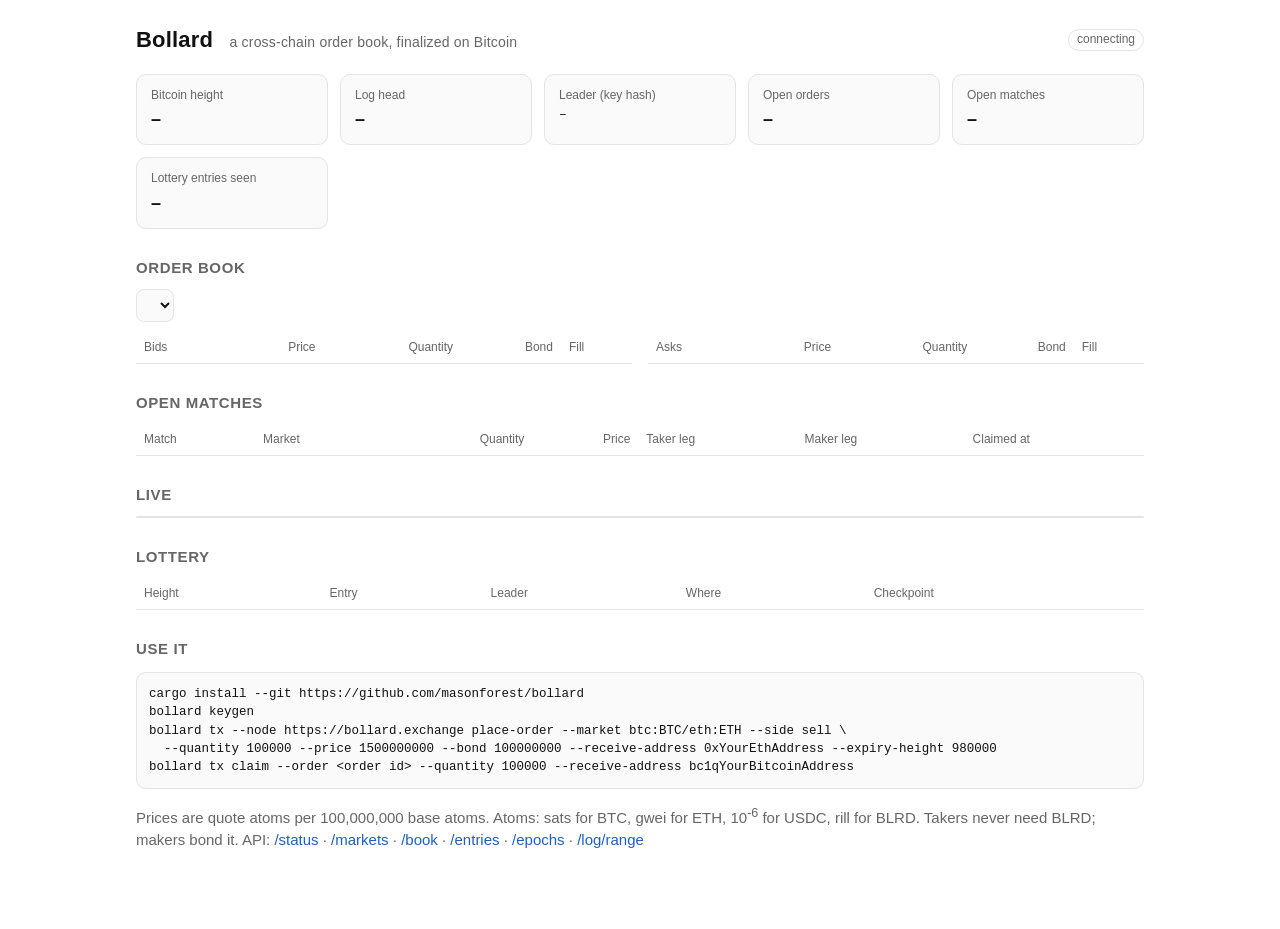
==== web/index.html @ bfbf611e "Bollard node: Bitcoin-lottery leader election, order book, cross-chain settlement One Rust binary wi" ====
<!doctype html>
<html lang="en">
<head>
<meta charset="utf-8">
<meta name="viewport" content="width=device-width, initial-scale=1">
<title>Bollard</title>
<style>
  :root { --bg:#fff; --fg:#111; --muted:#666; --line:#e4e4e4; --accent:#1f5fbf; --ok:#1a7f37; --bad:#b42318; --card:#fafafa; }
  @media (prefers-color-scheme: dark) { :root { --bg:#111; --fg:#eee; --muted:#9a9a9a; --line:#2a2a2a; --accent:#6ea0ff; --ok:#3fb950; --bad:#f85149; --card:#181818; } }
  * { box-sizing: border-box; }
  body { margin:0; background:var(--bg); color:var(--fg); font: 15px/1.45 -apple-system, BlinkMacSystemFont, "Segoe UI", Roboto, Helvetica, Arial, sans-serif; }
  main { max-width: 1040px; margin: 0 auto; padding: 24px 16px 64px; }
  h1 { font-size: 22px; margin: 0; letter-spacing: .2px; }
  h1 small { color: var(--muted); font-weight: 400; font-size: 14px; margin-left: 10px; }
  h2 { font-size: 15px; margin: 28px 0 10px; color: var(--muted); font-weight: 600; text-transform: uppercase; letter-spacing: .6px; }
  .cards { display:grid; grid-template-columns: repeat(auto-fit, minmax(170px, 1fr)); gap: 12px; margin-top: 18px; }
  .card { background: var(--card); border:1px solid var(--line); border-radius: 10px; padding: 12px 14px; }
  .card .k { color: var(--muted); font-size: 12px; }
  .card .v { font-size: 18px; font-weight: 600; margin-top: 2px; word-break: break-all; }
  .card .v.small { font-size: 13px; font-weight: 500; font-family: ui-monospace, SFMono-Regular, Menlo, monospace; }
  table { width:100%; border-collapse: collapse; font-size: 14px; }
  th, td { text-align: left; padding: 7px 8px; border-bottom: 1px solid var(--line); vertical-align: top; }
  th { color: var(--muted); font-weight: 500; font-size: 12px; }
  td.num, th.num { text-align: right; font-variant-numeric: tabular-nums; }
  .mono { font-family: ui-monospace, SFMono-Regular, Menlo, monospace; font-size: 12.5px; }
  .book { display:grid; grid-template-columns: 1fr 1fr; gap: 16px; }
  .bid { color: var(--ok); } .ask { color: var(--bad); }
  select { font: inherit; padding: 6px 8px; border-radius: 8px; border: 1px solid var(--line); background: var(--card); color: var(--fg); }
  .row { display:flex; gap: 12px; align-items: center; flex-wrap: wrap; }
  .muted { color: var(--muted); }
  #log { list-style: none; padding: 0; margin: 0; max-height: 360px; overflow:auto; border:1px solid var(--line); border-radius: 10px; }
  #log li { padding: 6px 12px; border-bottom: 1px solid var(--line); font-size: 13px; }
  #log li:last-child { border-bottom: 0; }
  .pill { display:inline-block; padding: 1px 8px; border-radius: 999px; font-size: 12px; border: 1px solid var(--line); color: var(--muted); }
  .pill.leader { color: var(--ok); border-color: var(--ok); }
  a { color: var(--accent); text-decoration: none; }
  pre { background: var(--card); border:1px solid var(--line); border-radius: 10px; padding: 12px; overflow:auto; font-size: 12.5px; }
  @media (max-width: 720px) { .book { grid-template-columns: 1fr; } }
</style>
</head>
<body>
<main>
  <div class="row" style="justify-content: space-between">
    <h1>Bollard <small>a cross-chain order book, finalized on Bitcoin</small></h1>
    <span id="role" class="pill">connecting</span>
  </div>

  <div class="cards">
    <div class="card"><div class="k">Bitcoin height</div><div class="v" id="height">–</div></div>
    <div class="card"><div class="k">Log head</div><div class="v" id="head">–</div></div>
    <div class="card"><div class="k">Leader (key hash)</div><div class="v small" id="leader">–</div></div>
    <div class="card"><div class="k">Open orders</div><div class="v" id="open-orders">–</div></div>
    <div class="card"><div class="k">Open matches</div><div class="v" id="open-matches">–</div></div>
    <div class="card"><div class="k">Lottery entries seen</div><div class="v" id="entries">–</div></div>
  </div>

  <h2>Order book</h2>
  <div class="row">
    <select id="market"></select>
    <span class="muted" id="market-note"></span>
  </div>
  <div class="book" style="margin-top: 10px">
    <div><table><thead><tr><th>Bids</th><th class="num">Price</th><th class="num">Quantity</th><th class="num">Bond</th><th>Fill</th></tr></thead><tbody id="bids"></tbody></table></div>
    <div><table><thead><tr><th>Asks</th><th class="num">Price</th><th class="num">Quantity</th><th class="num">Bond</th><th>Fill</th></tr></thead><tbody id="asks"></tbody></table></div>
  </div>

  <h2>Open matches</h2>
  <table><thead><tr><th>Match</th><th>Market</th><th class="num">Quantity</th><th class="num">Price</th><th>Taker leg</th><th>Maker leg</th><th>Claimed at</th></tr></thead><tbody id="matches"></tbody></table>

  <h2>Live</h2>
  <ul id="log"></ul>

  <h2>Lottery</h2>
  <table><thead><tr><th>Height</th><th>Entry</th><th>Leader</th><th>Where</th><th>Checkpoint</th></tr></thead><tbody id="epochs"></tbody></table>

  <h2>Use it</h2>
  <pre>cargo install --git https://github.com/masonforest/bollard
bollard keygen
bollard tx --node https://bollard.exchange place-order --market btc:BTC/eth:ETH --side sell \
  --quantity 100000 --price 1500000000 --bond 100000000 --receive-address 0xYourEthAddress --expiry-height 980000
bollard tx claim --order &lt;order id&gt; --quantity 100000 --receive-address bc1qYourBitcoinAddress</pre>
  <p class="muted">Prices are quote atoms per 100,000,000 base atoms. Atoms: sats for BTC, gwei for ETH, 10<sup>-6</sup> for USDC, rill for BLRD. Takers never need BLRD; makers bond it. API: <a href="/status">/status</a> · <a href="/markets">/markets</a> · <a href="/book?market=btc:BTC/eth:ETH">/book</a> · <a href="/entries">/entries</a> · <a href="/epochs">/epochs</a> · <a href="/log/range?from=1">/log/range</a></p>
</main>
<script>
const $ = (id) => document.getElementById(id);
const short = (h, n = 10) => h ? h.slice(0, n) + '…' : '';
const assets = {};
let priceScale = 1e8;

function fmtAmount(atoms, assetId) {
  const a = assets[assetId]; if (!a) return String(atoms);
  const d = a.decimals; const s = String(atoms).padStart(d + 1, '0');
  return (s.slice(0, -d) + '.' + s.slice(-d)).replace(/\.?0+$/, '') + ' ' + a.symbol;
}
function fmtPrice(price, market) {
  const [b, q] = market.split('/'); const qa = assets[q], ba = assets[b]; if (!qa || !ba) return String(price);
  // quote atoms per 1e8 base atoms -> quote units per base unit
  const perBase = price / Math.pow(10, qa.decimals) / (1e8 / Math.pow(10, ba.decimals));
  return perBase.toLocaleString(undefined, { maximumSignificantDigits: 8 }) + ' ' + qa.symbol + '/' + ba.symbol;
}
const policy = ['seen', 'included', 'final'];

async function j(url) { const r = await fetch(url); return r.json(); }

async function loadStatus() {
  const s = await j('/status');
  $('height').textContent = s.bitcoin ? s.bitcoin.height.toLocaleString() : '–';
  $('head').textContent = s.head.seq.toLocaleString();
  $('leader').textContent = s.epoch ? s.epoch.leader_key_hash : '–';
  $('open-orders').textContent = s.counts.open_orders;
  $('open-matches').textContent = s.counts.open_matches;
  $('entries').textContent = s.counts.entries;
  const r = s.role; const el = $('role');
  el.textContent = r.role === 'Leader' ? 'this node is the leader' : r.role === 'Follower' ? 'following ' + r.url : r.role.toLowerCase() + (r.reason ? ': ' + r.reason : '');
  el.className = 'pill' + (r.role === 'Leader' ? ' leader' : '');
}

async function loadMarkets() {
  const m = await j('/markets');
  priceScale = m.price_scale;
  for (const a of m.assets) assets[a.id] = a;
  const sel = $('market'); const current = sel.value;
  const all = new Set(m.active.map(x => x.market));
  for (const base of m.assets) for (const quote of m.assets) {
    if (base.id === quote.id || quote.id === 'BLRD') continue;
    all.add(base.id + '/' + quote.id);
  }
  sel.innerHTML = '';
  for (const mk of [...all].sort()) { const o = document.createElement('option'); o.value = o.textContent = mk; sel.appendChild(o); }
  sel.value = current || (m.active[0] ? m.active[0].market : 'btc:BTC/eth:ETH');
}

function orderRow(o, cls) {
  const tr = document.createElement('tr');
  tr.innerHTML = `<td class="mono ${cls}"><a href="/orders?market=${encodeURIComponent(o.market)}">${short(o.id)}</a></td><td class="num">${fmtPrice(o.price, o.market)}</td><td class="num">${fmtAmount(o.qty_left, o.base)}</td><td class="num">${fmtAmount(o.bond_left || o.qty_left, 'BLRD')}</td><td>${policy[o.fill_policy]}</td>`;
  return tr;
}

async function loadBook() {
  const market = $('market').value; if (!market) return;
  const b = await j('/book?market=' + encodeURIComponent(market));
  if (b.error) { $('market-note').textContent = b.error; return; }
  const [base, quote] = market.split('/');
  $('market-note').textContent = `price in ${assets[quote]?.symbol || quote} per ${assets[base]?.symbol || base}`;
  $('bids').replaceChildren(...b.bids.map(o => orderRow(o, 'bid')));
  $('asks').replaceChildren(...b.asks.map(o => orderRow(o, 'ask')));
  if (!b.bids.length && !b.asks.length) { const tr = document.createElement('tr'); tr.innerHTML = '<td colspan="5" class="muted">no resting orders</td>'; $('bids').appendChild(tr); }
}

function legText(txid, included) { return txid ? `<span class="mono">${short(txid, 12)}</span> ${included ? 'in block' : 'reported'}` : '<span class="muted">waiting</span>'; }

async function loadMatches() {
  const ms = await j('/matches?status=open&limit=50');
  $('matches').replaceChildren(...ms.map(m => {
    const tr = document.createElement('tr');
    tr.innerHTML = `<td class="mono">${short(m.id)}</td><td>${m.market}</td><td class="num">${fmtAmount(m.quantity, m.market.split('/')[0])}</td><td class="num">${fmtPrice(m.price, m.market)}</td><td>${legText(m.taker_txid, m.taker_included_height)}</td><td>${m.maker_chain === 'blrd' ? 'on the ledger' : legText(m.maker_txid, m.maker_included_height)}</td><td>${new Date(m.claimed_ts).toLocaleString()}</td>`;
    return tr;
  }));
  if (!ms.length) { const tr = document.createElement('tr'); tr.innerHTML = '<td colspan="7" class="muted">none</td>'; $('matches').appendChild(tr); }
}

async function loadEpochs() {
  const es = await j('/epochs');
  $('epochs').replaceChildren(...es.slice(0, 20).map(e => {
    const tr = document.createElement('tr');
    tr.innerHTML = `<td>${e.height.toLocaleString()}</td><td class="mono">${e.entry_txid ? `<a href="https://mempool.space/tx/${e.entry_txid}">${short(e.entry_txid, 12)}</a>` : 'genesis'}</td><td class="mono">${short(e.leader_key_hash, 12)}</td><td class="mono">${e.leader_url || ''}</td><td class="mono">${short(e.checkpoint_tip, 12)}</td>`;
    return tr;
  }));
}

function logLine(ev) {
  const li = document.createElement('li');
  const t = new Date().toLocaleTimeString();
  let text = ev.event;
  if (ev.event === 'Entry') text = `#${ev.seq} ${ev.kind}`;
  else if (ev.event === 'OrderPlaced') text = `order ${short(ev.order)} ${ev.side ? 'sell' : 'buy'} ${ev.market} qty ${ev.quantity} @ ${ev.price}`;
  else if (ev.event === 'Claimed') text = `claim ${short(ev.match)} on ${short(ev.order)} qty ${ev.quantity}`;
  else if (ev.event === 'EpochStart') text = `epoch ${ev.height} led by ${short(ev.leader, 12)}, reward ${ev.reward} rill`;
  else text = ev.event + ' ' + Object.entries(ev).filter(([k]) => k !== 'event').map(([k, v]) => `${k}=${typeof v === 'string' ? short(v, 14) : v}`).join(' ');
  li.innerHTML = `<span class="muted mono">${t}</span> &nbsp; ${text}`;
  const log = $('log'); log.prepend(li); while (log.children.length > 60) log.lastChild.remove();
}

async function refresh() { await Promise.all([loadStatus(), loadBook(), loadMatches(), loadEpochs()]); }

(async () => {
  await loadMarkets();
  await refresh();
  $('market').addEventListener('change', loadBook);
  const es = new EventSource('/events');
  es.onmessage = (m) => { try { const ev = JSON.parse(m.data); logLine(ev); if (ev.event !== 'Entry') refresh(); else loadStatus(); } catch {} };
  setInterval(refresh, 30000);
})();
</script>
</body>
</html>
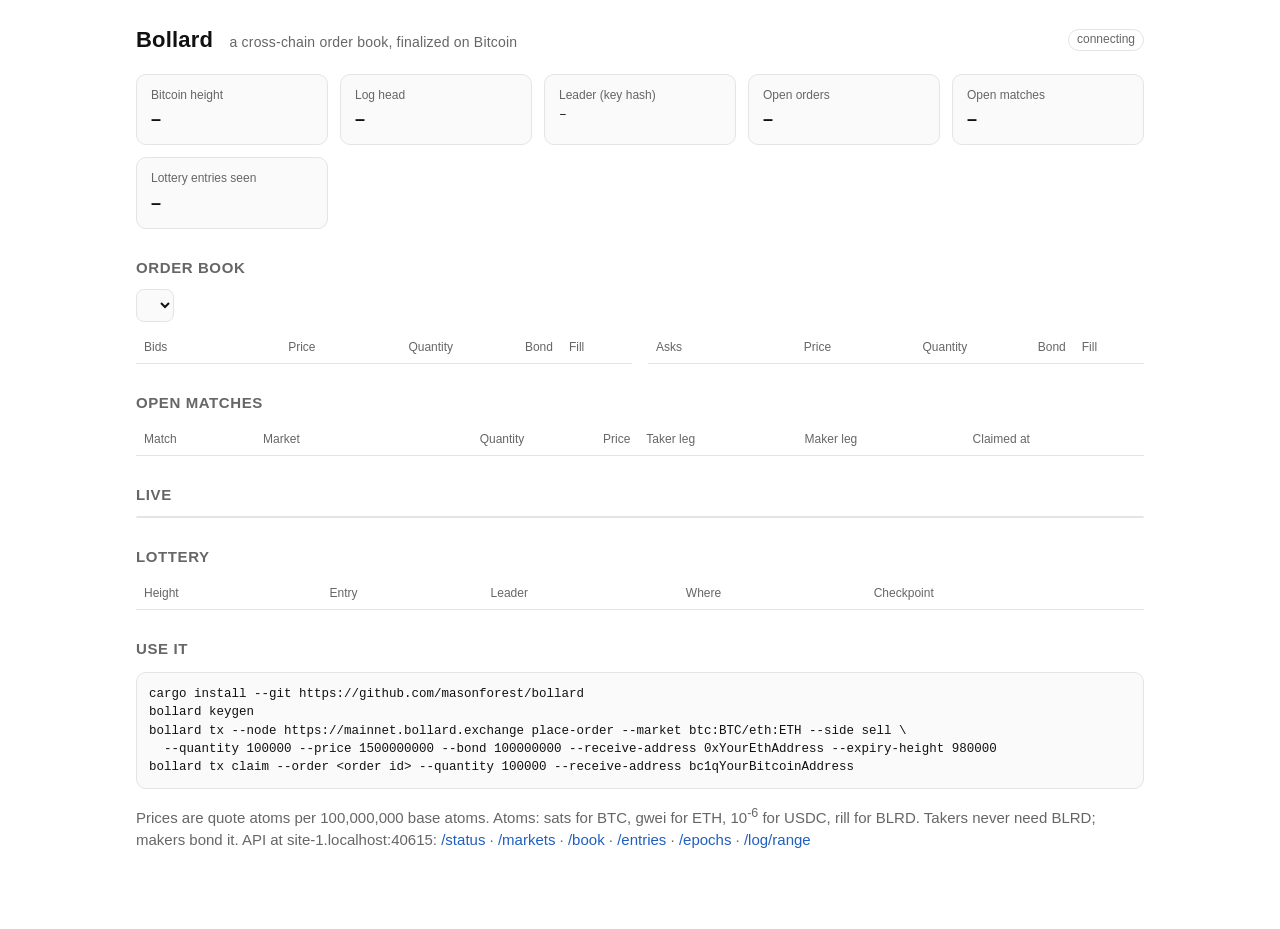
==== commit b51f1e33: "Split the site (bollard.exchange) from the API (mainnet.bollard.exchange) Co-Authored-By: Claude Fab" ====
--- a/web/index.html
+++ b/web/index.html
@@ -76,12 +76,15 @@
   <h2>Use it</h2>
   <pre>cargo install --git https://github.com/masonforest/bollard
 bollard keygen
-bollard tx --node https://bollard.exchange place-order --market btc:BTC/eth:ETH --side sell \
+bollard tx --node https://mainnet.bollard.exchange place-order --market btc:BTC/eth:ETH --side sell \
   --quantity 100000 --price 1500000000 --bond 100000000 --receive-address 0xYourEthAddress --expiry-height 980000
 bollard tx claim --order &lt;order id&gt; --quantity 100000 --receive-address bc1qYourBitcoinAddress</pre>
-  <p class="muted">Prices are quote atoms per 100,000,000 base atoms. Atoms: sats for BTC, gwei for ETH, 10<sup>-6</sup> for USDC, rill for BLRD. Takers never need BLRD; makers bond it. API: <a href="/status">/status</a> · <a href="/markets">/markets</a> · <a href="/book?market=btc:BTC/eth:ETH">/book</a> · <a href="/entries">/entries</a> · <a href="/epochs">/epochs</a> · <a href="/log/range?from=1">/log/range</a></p>
+  <p class="muted">Prices are quote atoms per 100,000,000 base atoms. Atoms: sats for BTC, gwei for ETH, 10<sup>-6</sup> for USDC, rill for BLRD. Takers never need BLRD; makers bond it. API at <span id="api-host">mainnet.bollard.exchange</span>: <a id="l-status" href="/status">/status</a> · <a id="l-markets" href="/markets">/markets</a> · <a id="l-book" href="/book?market=btc:BTC/eth:ETH">/book</a> · <a id="l-entries" href="/entries">/entries</a> · <a id="l-epochs" href="/epochs">/epochs</a> · <a id="l-log" href="/log/range?from=1">/log/range</a></p>
 </main>
 <script>
+// Served from bollard.exchange the page talks to mainnet.bollard.exchange;
+// served by a node (or locally) it talks to the same origin.
+let API = (location.port || location.hostname.startsWith('mainnet.') || location.hostname === 'localhost') ? '' : 'https://mainnet.' + location.hostname;
 const $ = (id) => document.getElementById(id);
 const short = (h, n = 10) => h ? h.slice(0, n) + '…' : '';
 const assets = {};
@@ -100,7 +103,7 @@
 }
 const policy = ['seen', 'included', 'final'];
 
-async function j(url) { const r = await fetch(url); return r.json(); }
+async function j(url) { const r = await fetch(API + url); return r.json(); }
 
 async function loadStatus() {
   const s = await j('/status');
@@ -132,7 +135,7 @@
 
 function orderRow(o, cls) {
   const tr = document.createElement('tr');
-  tr.innerHTML = `<td class="mono ${cls}"><a href="/orders?market=${encodeURIComponent(o.market)}">${short(o.id)}</a></td><td class="num">${fmtPrice(o.price, o.market)}</td><td class="num">${fmtAmount(o.qty_left, o.base)}</td><td class="num">${fmtAmount(o.bond_left || o.qty_left, 'BLRD')}</td><td>${policy[o.fill_policy]}</td>`;
+  tr.innerHTML = `<td class="mono ${cls}"><a href="${API}/orders?market=${encodeURIComponent(o.market)}">${short(o.id)}</a></td><td class="num">${fmtPrice(o.price, o.market)}</td><td class="num">${fmtAmount(o.qty_left, o.base)}</td><td class="num">${fmtAmount(o.bond_left || o.qty_left, 'BLRD')}</td><td>${policy[o.fill_policy]}</td>`;
   return tr;
 }
 
@@ -184,10 +187,14 @@
 async function refresh() { await Promise.all([loadStatus(), loadBook(), loadMatches(), loadEpochs()]); }
 
 (async () => {
+  // Until the API host resolves, fall back to this origin (nginx forwards API paths to the node).
+  if (API) { try { const r = await fetch(API + '/status', { signal: AbortSignal.timeout(4000) }); if (!r.ok) API = ''; } catch { API = ''; } }
+  for (const a of document.querySelectorAll('a[id^="l-"]')) a.href = API + a.getAttribute('href');
+  $('api-host').textContent = API ? API.replace('https://', '') : location.host;
   await loadMarkets();
   await refresh();
   $('market').addEventListener('change', loadBook);
-  const es = new EventSource('/events');
+  const es = new EventSource(API + '/events');
   es.onmessage = (m) => { try { const ev = JSON.parse(m.data); logLine(ev); if (ev.event !== 'Entry') refresh(); else loadStatus(); } catch {} };
   setInterval(refresh, 30000);
 })();
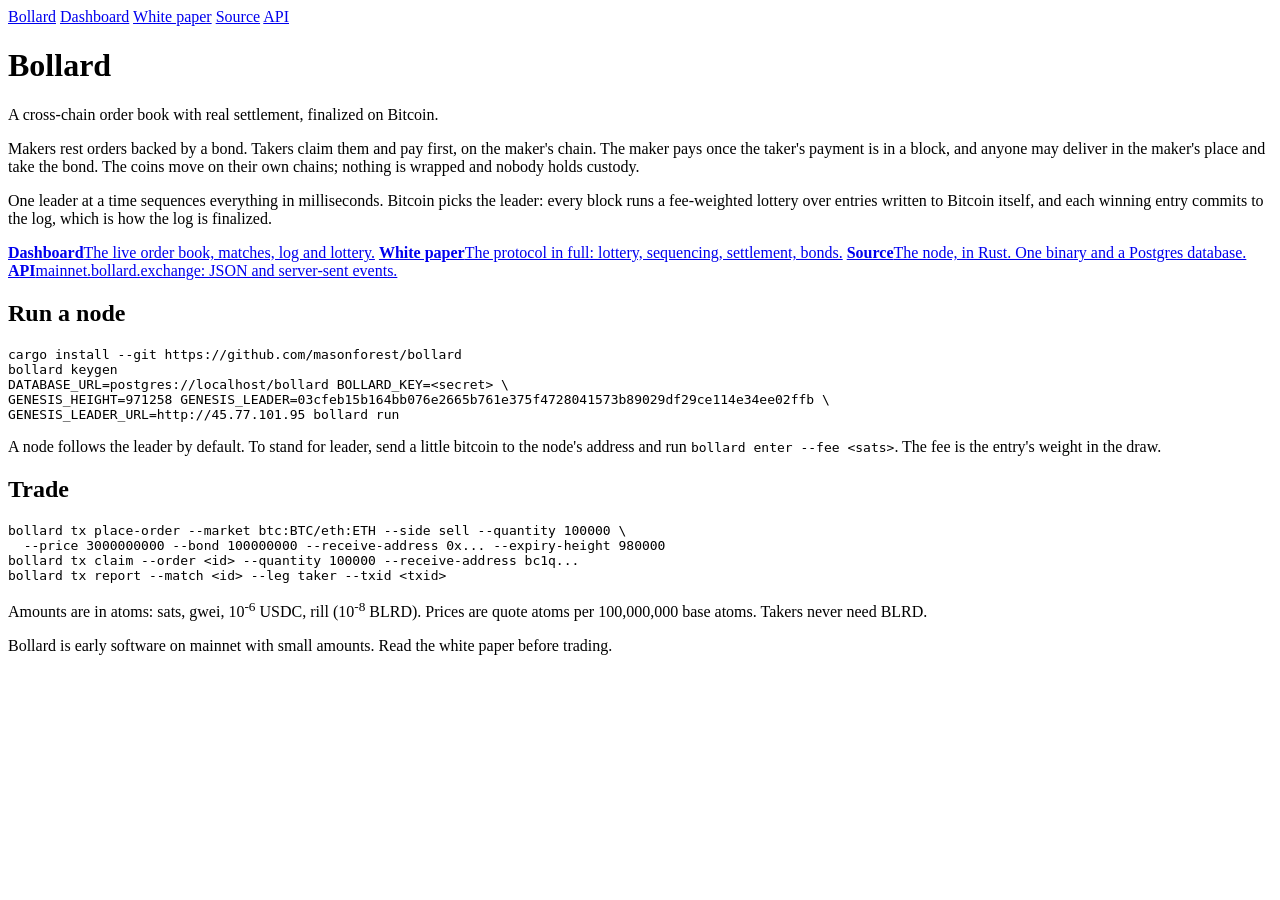
==== commit 8a636383: "Landing page at /, dashboard at /dashboard, white paper at /whitepaper Co-Authored-By: Claude Fable " ====
--- a/web/index.html
+++ b/web/index.html
@@ -4,200 +4,48 @@
 <meta charset="utf-8">
 <meta name="viewport" content="width=device-width, initial-scale=1">
 <title>Bollard</title>
-<style>
-  :root { --bg:#fff; --fg:#111; --muted:#666; --line:#e4e4e4; --accent:#1f5fbf; --ok:#1a7f37; --bad:#b42318; --card:#fafafa; }
-  @media (prefers-color-scheme: dark) { :root { --bg:#111; --fg:#eee; --muted:#9a9a9a; --line:#2a2a2a; --accent:#6ea0ff; --ok:#3fb950; --bad:#f85149; --card:#181818; } }
-  * { box-sizing: border-box; }
-  body { margin:0; background:var(--bg); color:var(--fg); font: 15px/1.45 -apple-system, BlinkMacSystemFont, "Segoe UI", Roboto, Helvetica, Arial, sans-serif; }
-  main { max-width: 1040px; margin: 0 auto; padding: 24px 16px 64px; }
-  h1 { font-size: 22px; margin: 0; letter-spacing: .2px; }
-  h1 small { color: var(--muted); font-weight: 400; font-size: 14px; margin-left: 10px; }
-  h2 { font-size: 15px; margin: 28px 0 10px; color: var(--muted); font-weight: 600; text-transform: uppercase; letter-spacing: .6px; }
-  .cards { display:grid; grid-template-columns: repeat(auto-fit, minmax(170px, 1fr)); gap: 12px; margin-top: 18px; }
-  .card { background: var(--card); border:1px solid var(--line); border-radius: 10px; padding: 12px 14px; }
-  .card .k { color: var(--muted); font-size: 12px; }
-  .card .v { font-size: 18px; font-weight: 600; margin-top: 2px; word-break: break-all; }
-  .card .v.small { font-size: 13px; font-weight: 500; font-family: ui-monospace, SFMono-Regular, Menlo, monospace; }
-  table { width:100%; border-collapse: collapse; font-size: 14px; }
-  th, td { text-align: left; padding: 7px 8px; border-bottom: 1px solid var(--line); vertical-align: top; }
-  th { color: var(--muted); font-weight: 500; font-size: 12px; }
-  td.num, th.num { text-align: right; font-variant-numeric: tabular-nums; }
-  .mono { font-family: ui-monospace, SFMono-Regular, Menlo, monospace; font-size: 12.5px; }
-  .book { display:grid; grid-template-columns: 1fr 1fr; gap: 16px; }
-  .bid { color: var(--ok); } .ask { color: var(--bad); }
-  select { font: inherit; padding: 6px 8px; border-radius: 8px; border: 1px solid var(--line); background: var(--card); color: var(--fg); }
-  .row { display:flex; gap: 12px; align-items: center; flex-wrap: wrap; }
-  .muted { color: var(--muted); }
-  #log { list-style: none; padding: 0; margin: 0; max-height: 360px; overflow:auto; border:1px solid var(--line); border-radius: 10px; }
-  #log li { padding: 6px 12px; border-bottom: 1px solid var(--line); font-size: 13px; }
-  #log li:last-child { border-bottom: 0; }
-  .pill { display:inline-block; padding: 1px 8px; border-radius: 999px; font-size: 12px; border: 1px solid var(--line); color: var(--muted); }
-  .pill.leader { color: var(--ok); border-color: var(--ok); }
-  a { color: var(--accent); text-decoration: none; }
-  pre { background: var(--card); border:1px solid var(--line); border-radius: 10px; padding: 12px; overflow:auto; font-size: 12.5px; }
-  @media (max-width: 720px) { .book { grid-template-columns: 1fr; } }
-</style>
+<meta name="description" content="Bollard is a cross-chain order book with real settlement, finalized on Bitcoin.">
+<link rel="stylesheet" href="/style.css">
 </head>
 <body>
 <main>
-  <div class="row" style="justify-content: space-between">
-    <h1>Bollard <small>a cross-chain order book, finalized on Bitcoin</small></h1>
-    <span id="role" class="pill">connecting</span>
+  <nav>
+    <a href="/" class="here">Bollard</a>
+    <a href="/dashboard/">Dashboard</a>
+    <a href="/whitepaper/">White paper</a>
+    <a href="https://github.com/masonforest/bollard">Source</a>
+    <a href="https://mainnet.bollard.exchange/status">API</a>
+  </nav>
+
+  <h1>Bollard</h1>
+  <p class="lead">A cross-chain order book with real settlement, finalized on Bitcoin.</p>
+
+  <p>Makers rest orders backed by a bond. Takers claim them and pay first, on the maker's chain. The maker pays once the taker's payment is in a block, and anyone may deliver in the maker's place and take the bond. The coins move on their own chains; nothing is wrapped and nobody holds custody.</p>
+  <p>One leader at a time sequences everything in milliseconds. Bitcoin picks the leader: every block runs a fee-weighted lottery over entries written to Bitcoin itself, and each winning entry commits to the log, which is how the log is finalized.</p>
+
+  <div class="links">
+    <a href="/dashboard/"><b>Dashboard</b><span>The live order book, matches, log and lottery.</span></a>
+    <a href="/whitepaper/"><b>White paper</b><span>The protocol in full: lottery, sequencing, settlement, bonds.</span></a>
+    <a href="https://github.com/masonforest/bollard"><b>Source</b><span>The node, in Rust. One binary and a Postgres database.</span></a>
+    <a href="https://mainnet.bollard.exchange/status"><b>API</b><span>mainnet.bollard.exchange: JSON and server-sent events.</span></a>
   </div>
 
-  <div class="cards">
-    <div class="card"><div class="k">Bitcoin height</div><div class="v" id="height">–</div></div>
-    <div class="card"><div class="k">Log head</div><div class="v" id="head">–</div></div>
-    <div class="card"><div class="k">Leader (key hash)</div><div class="v small" id="leader">–</div></div>
-    <div class="card"><div class="k">Open orders</div><div class="v" id="open-orders">–</div></div>
-    <div class="card"><div class="k">Open matches</div><div class="v" id="open-matches">–</div></div>
-    <div class="card"><div class="k">Lottery entries seen</div><div class="v" id="entries">–</div></div>
-  </div>
+  <h2>Run a node</h2>
+  <pre><code>cargo install --git https://github.com/masonforest/bollard
+bollard keygen
+DATABASE_URL=postgres://localhost/bollard BOLLARD_KEY=&lt;secret&gt; \
+GENESIS_HEIGHT=971258 GENESIS_LEADER=03cfeb15b164bb076e2665b761e375f4728041573b89029df29ce114e34ee02ffb \
+GENESIS_LEADER_URL=http://45.77.101.95 bollard run</code></pre>
+  <p>A node follows the leader by default. To stand for leader, send a little bitcoin to the node's address and run <code>bollard enter --fee &lt;sats&gt;</code>. The fee is the entry's weight in the draw.</p>
 
-  <h2>Order book</h2>
-  <div class="row">
-    <select id="market"></select>
-    <span class="muted" id="market-note"></span>
-  </div>
-  <div class="book" style="margin-top: 10px">
-    <div><table><thead><tr><th>Bids</th><th class="num">Price</th><th class="num">Quantity</th><th class="num">Bond</th><th>Fill</th></tr></thead><tbody id="bids"></tbody></table></div>
-    <div><table><thead><tr><th>Asks</th><th class="num">Price</th><th class="num">Quantity</th><th class="num">Bond</th><th>Fill</th></tr></thead><tbody id="asks"></tbody></table></div>
-  </div>
+  <h2>Trade</h2>
+  <pre><code>bollard tx place-order --market btc:BTC/eth:ETH --side sell --quantity 100000 \
+  --price 3000000000 --bond 100000000 --receive-address 0x... --expiry-height 980000
+bollard tx claim --order &lt;id&gt; --quantity 100000 --receive-address bc1q...
+bollard tx report --match &lt;id&gt; --leg taker --txid &lt;txid&gt;</code></pre>
+  <p class="muted">Amounts are in atoms: sats, gwei, 10<sup>-6</sup> USDC, rill (10<sup>-8</sup> BLRD). Prices are quote atoms per 100,000,000 base atoms. Takers never need BLRD.</p>
 
-  <h2>Open matches</h2>
-  <table><thead><tr><th>Match</th><th>Market</th><th class="num">Quantity</th><th class="num">Price</th><th>Taker leg</th><th>Maker leg</th><th>Claimed at</th></tr></thead><tbody id="matches"></tbody></table>
-
-  <h2>Live</h2>
-  <ul id="log"></ul>
-
-  <h2>Lottery</h2>
-  <table><thead><tr><th>Height</th><th>Entry</th><th>Leader</th><th>Where</th><th>Checkpoint</th></tr></thead><tbody id="epochs"></tbody></table>
-
-  <h2>Use it</h2>
-  <pre>cargo install --git https://github.com/masonforest/bollard
-bollard keygen
-bollard tx --node https://mainnet.bollard.exchange place-order --market btc:BTC/eth:ETH --side sell \
-  --quantity 100000 --price 1500000000 --bond 100000000 --receive-address 0xYourEthAddress --expiry-height 980000
-bollard tx claim --order &lt;order id&gt; --quantity 100000 --receive-address bc1qYourBitcoinAddress</pre>
-  <p class="muted">Prices are quote atoms per 100,000,000 base atoms. Atoms: sats for BTC, gwei for ETH, 10<sup>-6</sup> for USDC, rill for BLRD. Takers never need BLRD; makers bond it. API at <span id="api-host">mainnet.bollard.exchange</span>: <a id="l-status" href="/status">/status</a> · <a id="l-markets" href="/markets">/markets</a> · <a id="l-book" href="/book?market=btc:BTC/eth:ETH">/book</a> · <a id="l-entries" href="/entries">/entries</a> · <a id="l-epochs" href="/epochs">/epochs</a> · <a id="l-log" href="/log/range?from=1">/log/range</a></p>
+  <footer>Bollard is early software on mainnet with small amounts. Read the white paper before trading.</footer>
 </main>
-<script>
-// Served from bollard.exchange the page talks to mainnet.bollard.exchange;
-// served by a node (or locally) it talks to the same origin.
-let API = (location.port || location.hostname.startsWith('mainnet.') || location.hostname === 'localhost') ? '' : 'https://mainnet.' + location.hostname;
-const $ = (id) => document.getElementById(id);
-const short = (h, n = 10) => h ? h.slice(0, n) + '…' : '';
-const assets = {};
-let priceScale = 1e8;
-
-function fmtAmount(atoms, assetId) {
-  const a = assets[assetId]; if (!a) return String(atoms);
-  const d = a.decimals; const s = String(atoms).padStart(d + 1, '0');
-  return (s.slice(0, -d) + '.' + s.slice(-d)).replace(/\.?0+$/, '') + ' ' + a.symbol;
-}
-function fmtPrice(price, market) {
-  const [b, q] = market.split('/'); const qa = assets[q], ba = assets[b]; if (!qa || !ba) return String(price);
-  // quote atoms per 1e8 base atoms -> quote units per base unit
-  const perBase = price / Math.pow(10, qa.decimals) / (1e8 / Math.pow(10, ba.decimals));
-  return perBase.toLocaleString(undefined, { maximumSignificantDigits: 8 }) + ' ' + qa.symbol + '/' + ba.symbol;
-}
-const policy = ['seen', 'included', 'final'];
-
-async function j(url) { const r = await fetch(API + url); return r.json(); }
-
-async function loadStatus() {
-  const s = await j('/status');
-  $('height').textContent = s.bitcoin ? s.bitcoin.height.toLocaleString() : '–';
-  $('head').textContent = s.head.seq.toLocaleString();
-  $('leader').textContent = s.epoch ? s.epoch.leader_key_hash : '–';
-  $('open-orders').textContent = s.counts.open_orders;
-  $('open-matches').textContent = s.counts.open_matches;
-  $('entries').textContent = s.counts.entries;
-  const r = s.role; const el = $('role');
-  el.textContent = r.role === 'Leader' ? 'this node is the leader' : r.role === 'Follower' ? 'following ' + r.url : r.role.toLowerCase() + (r.reason ? ': ' + r.reason : '');
-  el.className = 'pill' + (r.role === 'Leader' ? ' leader' : '');
-}
-
-async function loadMarkets() {
-  const m = await j('/markets');
-  priceScale = m.price_scale;
-  for (const a of m.assets) assets[a.id] = a;
-  const sel = $('market'); const current = sel.value;
-  const all = new Set(m.active.map(x => x.market));
-  for (const base of m.assets) for (const quote of m.assets) {
-    if (base.id === quote.id || quote.id === 'BLRD') continue;
-    all.add(base.id + '/' + quote.id);
-  }
-  sel.innerHTML = '';
-  for (const mk of [...all].sort()) { const o = document.createElement('option'); o.value = o.textContent = mk; sel.appendChild(o); }
-  sel.value = current || (m.active[0] ? m.active[0].market : 'btc:BTC/eth:ETH');
-}
-
-function orderRow(o, cls) {
-  const tr = document.createElement('tr');
-  tr.innerHTML = `<td class="mono ${cls}"><a href="${API}/orders?market=${encodeURIComponent(o.market)}">${short(o.id)}</a></td><td class="num">${fmtPrice(o.price, o.market)}</td><td class="num">${fmtAmount(o.qty_left, o.base)}</td><td class="num">${fmtAmount(o.bond_left || o.qty_left, 'BLRD')}</td><td>${policy[o.fill_policy]}</td>`;
-  return tr;
-}
-
-async function loadBook() {
-  const market = $('market').value; if (!market) return;
-  const b = await j('/book?market=' + encodeURIComponent(market));
-  if (b.error) { $('market-note').textContent = b.error; return; }
-  const [base, quote] = market.split('/');
-  $('market-note').textContent = `price in ${assets[quote]?.symbol || quote} per ${assets[base]?.symbol || base}`;
-  $('bids').replaceChildren(...b.bids.map(o => orderRow(o, 'bid')));
-  $('asks').replaceChildren(...b.asks.map(o => orderRow(o, 'ask')));
-  if (!b.bids.length && !b.asks.length) { const tr = document.createElement('tr'); tr.innerHTML = '<td colspan="5" class="muted">no resting orders</td>'; $('bids').appendChild(tr); }
-}
-
-function legText(txid, included) { return txid ? `<span class="mono">${short(txid, 12)}</span> ${included ? 'in block' : 'reported'}` : '<span class="muted">waiting</span>'; }
-
-async function loadMatches() {
-  const ms = await j('/matches?status=open&limit=50');
-  $('matches').replaceChildren(...ms.map(m => {
-    const tr = document.createElement('tr');
-    tr.innerHTML = `<td class="mono">${short(m.id)}</td><td>${m.market}</td><td class="num">${fmtAmount(m.quantity, m.market.split('/')[0])}</td><td class="num">${fmtPrice(m.price, m.market)}</td><td>${legText(m.taker_txid, m.taker_included_height)}</td><td>${m.maker_chain === 'blrd' ? 'on the ledger' : legText(m.maker_txid, m.maker_included_height)}</td><td>${new Date(m.claimed_ts).toLocaleString()}</td>`;
-    return tr;
-  }));
-  if (!ms.length) { const tr = document.createElement('tr'); tr.innerHTML = '<td colspan="7" class="muted">none</td>'; $('matches').appendChild(tr); }
-}
-
-async function loadEpochs() {
-  const es = await j('/epochs');
-  $('epochs').replaceChildren(...es.slice(0, 20).map(e => {
-    const tr = document.createElement('tr');
-    tr.innerHTML = `<td>${e.height.toLocaleString()}</td><td class="mono">${e.entry_txid ? `<a href="https://mempool.space/tx/${e.entry_txid}">${short(e.entry_txid, 12)}</a>` : 'genesis'}</td><td class="mono">${short(e.leader_key_hash, 12)}</td><td class="mono">${e.leader_url || ''}</td><td class="mono">${short(e.checkpoint_tip, 12)}</td>`;
-    return tr;
-  }));
-}
-
-function logLine(ev) {
-  const li = document.createElement('li');
-  const t = new Date().toLocaleTimeString();
-  let text = ev.event;
-  if (ev.event === 'Entry') text = `#${ev.seq} ${ev.kind}`;
-  else if (ev.event === 'OrderPlaced') text = `order ${short(ev.order)} ${ev.side ? 'sell' : 'buy'} ${ev.market} qty ${ev.quantity} @ ${ev.price}`;
-  else if (ev.event === 'Claimed') text = `claim ${short(ev.match)} on ${short(ev.order)} qty ${ev.quantity}`;
-  else if (ev.event === 'EpochStart') text = `epoch ${ev.height} led by ${short(ev.leader, 12)}, reward ${ev.reward} rill`;
-  else text = ev.event + ' ' + Object.entries(ev).filter(([k]) => k !== 'event').map(([k, v]) => `${k}=${typeof v === 'string' ? short(v, 14) : v}`).join(' ');
-  li.innerHTML = `<span class="muted mono">${t}</span> &nbsp; ${text}`;
-  const log = $('log'); log.prepend(li); while (log.children.length > 60) log.lastChild.remove();
-}
-
-async function refresh() { await Promise.all([loadStatus(), loadBook(), loadMatches(), loadEpochs()]); }
-
-(async () => {
-  // Until the API host resolves, fall back to this origin (nginx forwards API paths to the node).
-  if (API) { try { const r = await fetch(API + '/status', { signal: AbortSignal.timeout(4000) }); if (!r.ok) API = ''; } catch { API = ''; } }
-  for (const a of document.querySelectorAll('a[id^="l-"]')) a.href = API + a.getAttribute('href');
-  $('api-host').textContent = API ? API.replace('https://', '') : location.host;
-  await loadMarkets();
-  await refresh();
-  $('market').addEventListener('change', loadBook);
-  const es = new EventSource(API + '/events');
-  es.onmessage = (m) => { try { const ev = JSON.parse(m.data); logLine(ev); if (ev.event !== 'Entry') refresh(); else loadStatus(); } catch {} };
-  setInterval(refresh, 30000);
-})();
-</script>
 </body>
 </html>
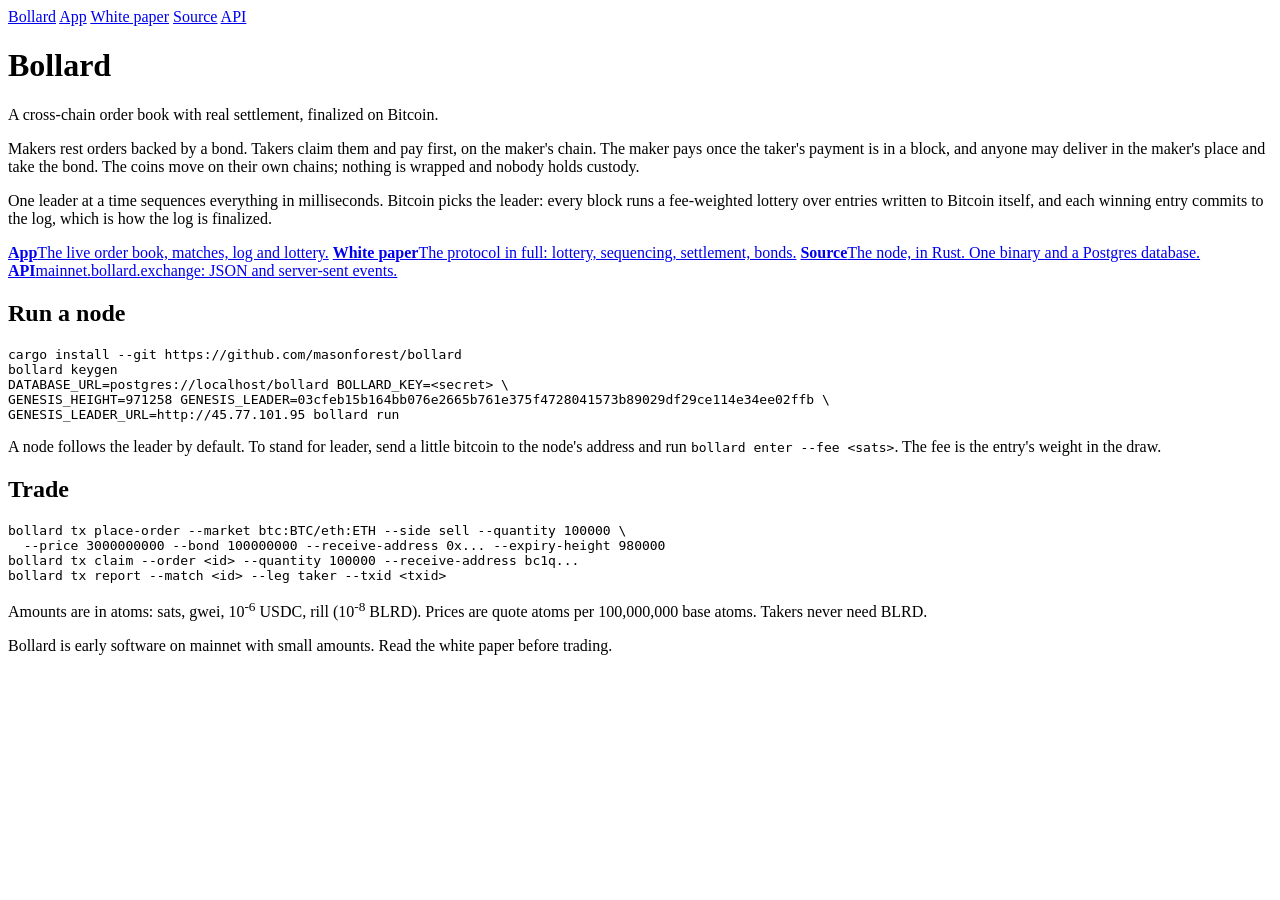
==== commit 6681d8a3: "Serve the app at app.bollard.exchange; the site links there Co-Authored-By: Claude Fable 5.1 <norepl" ====
--- a/web/index.html
+++ b/web/index.html
@@ -11,7 +11,7 @@
 <main>
   <nav>
     <a href="/" class="here">Bollard</a>
-    <a href="/dashboard/">Dashboard</a>
+    <a href="https://app.bollard.exchange/">App</a>
     <a href="/whitepaper/">White paper</a>
     <a href="https://github.com/masonforest/bollard">Source</a>
     <a href="https://mainnet.bollard.exchange/status">API</a>
@@ -24,7 +24,7 @@
   <p>One leader at a time sequences everything in milliseconds. Bitcoin picks the leader: every block runs a fee-weighted lottery over entries written to Bitcoin itself, and each winning entry commits to the log, which is how the log is finalized.</p>
 
   <div class="links">
-    <a href="/dashboard/"><b>Dashboard</b><span>The live order book, matches, log and lottery.</span></a>
+    <a href="https://app.bollard.exchange/"><b>App</b><span>The live order book, matches, log and lottery.</span></a>
     <a href="/whitepaper/"><b>White paper</b><span>The protocol in full: lottery, sequencing, settlement, bonds.</span></a>
     <a href="https://github.com/masonforest/bollard"><b>Source</b><span>The node, in Rust. One binary and a Postgres database.</span></a>
     <a href="https://mainnet.bollard.exchange/status"><b>API</b><span>mainnet.bollard.exchange: JSON and server-sent events.</span></a>
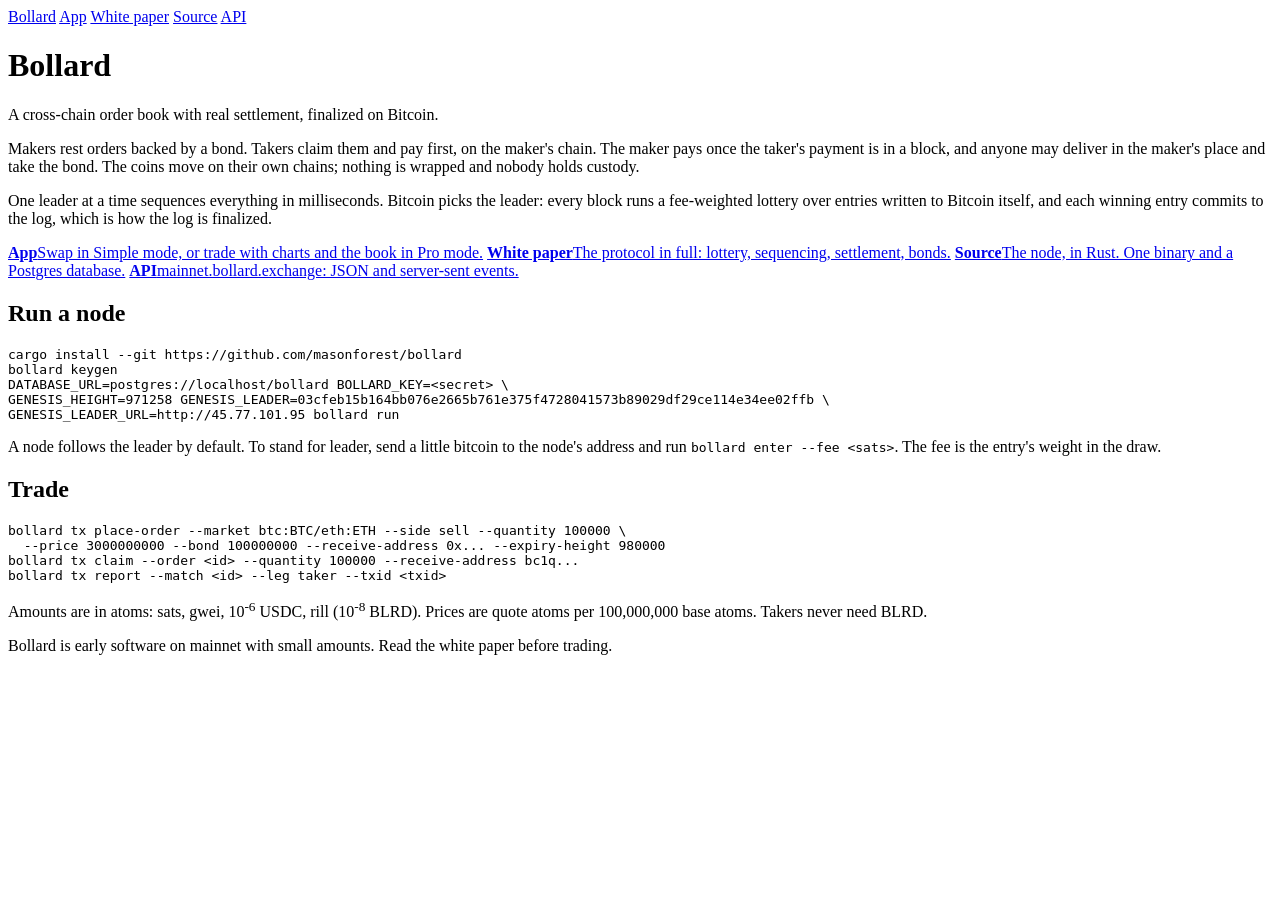
==== commit cfefd994: "Landing: describe the app card Co-Authored-By: Claude Fable 5.1 <noreply@anthropic.com>" ====
--- a/web/index.html
+++ b/web/index.html
@@ -24,7 +24,7 @@
   <p>One leader at a time sequences everything in milliseconds. Bitcoin picks the leader: every block runs a fee-weighted lottery over entries written to Bitcoin itself, and each winning entry commits to the log, which is how the log is finalized.</p>
 
   <div class="links">
-    <a href="https://app.bollard.exchange/"><b>App</b><span>The live order book, matches, log and lottery.</span></a>
+    <a href="https://app.bollard.exchange/"><b>App</b><span>Swap in Simple mode, or trade with charts and the book in Pro mode.</span></a>
     <a href="/whitepaper/"><b>White paper</b><span>The protocol in full: lottery, sequencing, settlement, bonds.</span></a>
     <a href="https://github.com/masonforest/bollard"><b>Source</b><span>The node, in Rust. One binary and a Postgres database.</span></a>
     <a href="https://mainnet.bollard.exchange/status"><b>API</b><span>mainnet.bollard.exchange: JSON and server-sent events.</span></a>
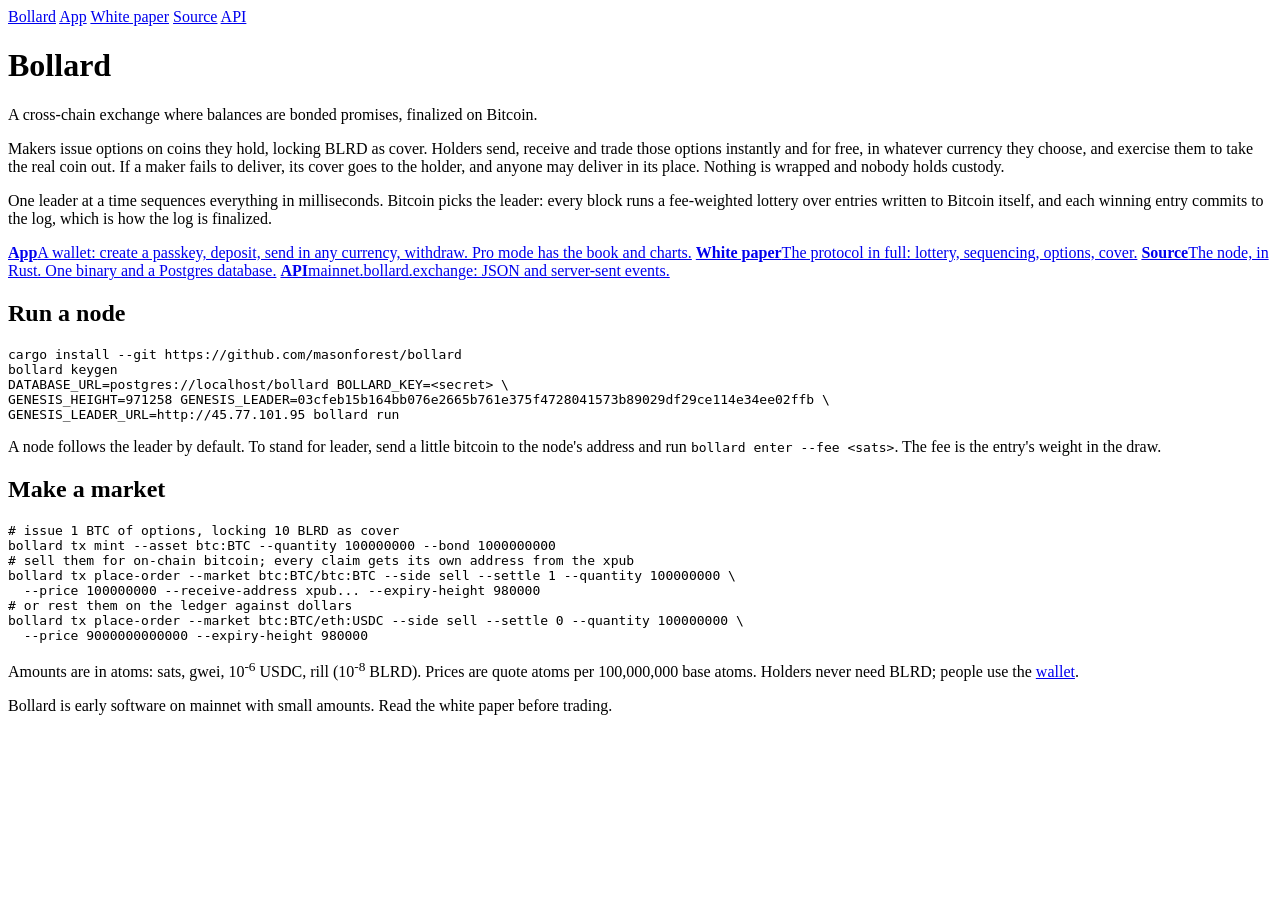
==== commit 2979fd3b: "Options: balances are bonded delivery promises; passkey accounts; free instant sends with currency c" ====
--- a/web/index.html
+++ b/web/index.html
@@ -4,7 +4,7 @@
 <meta charset="utf-8">
 <meta name="viewport" content="width=device-width, initial-scale=1">
 <title>Bollard</title>
-<meta name="description" content="Bollard is a cross-chain order book with real settlement, finalized on Bitcoin.">
+<meta name="description" content="Bollard: send, receive and trade across chains, instantly and for free. Balances are bonded promises from makers, finalized on Bitcoin.">
 <link rel="stylesheet" href="/style.css">
 </head>
 <body>
@@ -18,14 +18,14 @@
   </nav>
 
   <h1>Bollard</h1>
-  <p class="lead">A cross-chain order book with real settlement, finalized on Bitcoin.</p>
+  <p class="lead">A cross-chain exchange where balances are bonded promises, finalized on Bitcoin.</p>
 
-  <p>Makers rest orders backed by a bond. Takers claim them and pay first, on the maker's chain. The maker pays once the taker's payment is in a block, and anyone may deliver in the maker's place and take the bond. The coins move on their own chains; nothing is wrapped and nobody holds custody.</p>
+  <p>Makers issue options on coins they hold, locking BLRD as cover. Holders send, receive and trade those options instantly and for free, in whatever currency they choose, and exercise them to take the real coin out. If a maker fails to deliver, its cover goes to the holder, and anyone may deliver in its place. Nothing is wrapped and nobody holds custody.</p>
   <p>One leader at a time sequences everything in milliseconds. Bitcoin picks the leader: every block runs a fee-weighted lottery over entries written to Bitcoin itself, and each winning entry commits to the log, which is how the log is finalized.</p>
 
   <div class="links">
-    <a href="https://app.bollard.exchange/"><b>App</b><span>Swap in Simple mode, or trade with charts and the book in Pro mode.</span></a>
-    <a href="/whitepaper/"><b>White paper</b><span>The protocol in full: lottery, sequencing, settlement, bonds.</span></a>
+    <a href="https://app.bollard.exchange/"><b>App</b><span>A wallet: create a passkey, deposit, send in any currency, withdraw. Pro mode has the book and charts.</span></a>
+    <a href="/whitepaper/"><b>White paper</b><span>The protocol in full: lottery, sequencing, options, cover.</span></a>
     <a href="https://github.com/masonforest/bollard"><b>Source</b><span>The node, in Rust. One binary and a Postgres database.</span></a>
     <a href="https://mainnet.bollard.exchange/status"><b>API</b><span>mainnet.bollard.exchange: JSON and server-sent events.</span></a>
   </div>
@@ -38,12 +38,16 @@
 GENESIS_LEADER_URL=http://45.77.101.95 bollard run</code></pre>
   <p>A node follows the leader by default. To stand for leader, send a little bitcoin to the node's address and run <code>bollard enter --fee &lt;sats&gt;</code>. The fee is the entry's weight in the draw.</p>
 
-  <h2>Trade</h2>
-  <pre><code>bollard tx place-order --market btc:BTC/eth:ETH --side sell --quantity 100000 \
-  --price 3000000000 --bond 100000000 --receive-address 0x... --expiry-height 980000
-bollard tx claim --order &lt;id&gt; --quantity 100000 --receive-address bc1q...
-bollard tx report --match &lt;id&gt; --leg taker --txid &lt;txid&gt;</code></pre>
-  <p class="muted">Amounts are in atoms: sats, gwei, 10<sup>-6</sup> USDC, rill (10<sup>-8</sup> BLRD). Prices are quote atoms per 100,000,000 base atoms. Takers never need BLRD.</p>
+  <h2>Make a market</h2>
+  <pre><code># issue 1 BTC of options, locking 10 BLRD as cover
+bollard tx mint --asset btc:BTC --quantity 100000000 --bond 1000000000
+# sell them for on-chain bitcoin; every claim gets its own address from the xpub
+bollard tx place-order --market btc:BTC/btc:BTC --side sell --settle 1 --quantity 100000000 \
+  --price 100000000 --receive-address xpub... --expiry-height 980000
+# or rest them on the ledger against dollars
+bollard tx place-order --market btc:BTC/eth:USDC --side sell --settle 0 --quantity 100000000 \
+  --price 9000000000000 --expiry-height 980000</code></pre>
+  <p class="muted">Amounts are in atoms: sats, gwei, 10<sup>-6</sup> USDC, rill (10<sup>-8</sup> BLRD). Prices are quote atoms per 100,000,000 base atoms. Holders never need BLRD; people use the <a href="https://app.bollard.exchange/">wallet</a>.</p>
 
   <footer>Bollard is early software on mainnet with small amounts. Read the white paper before trading.</footer>
 </main>
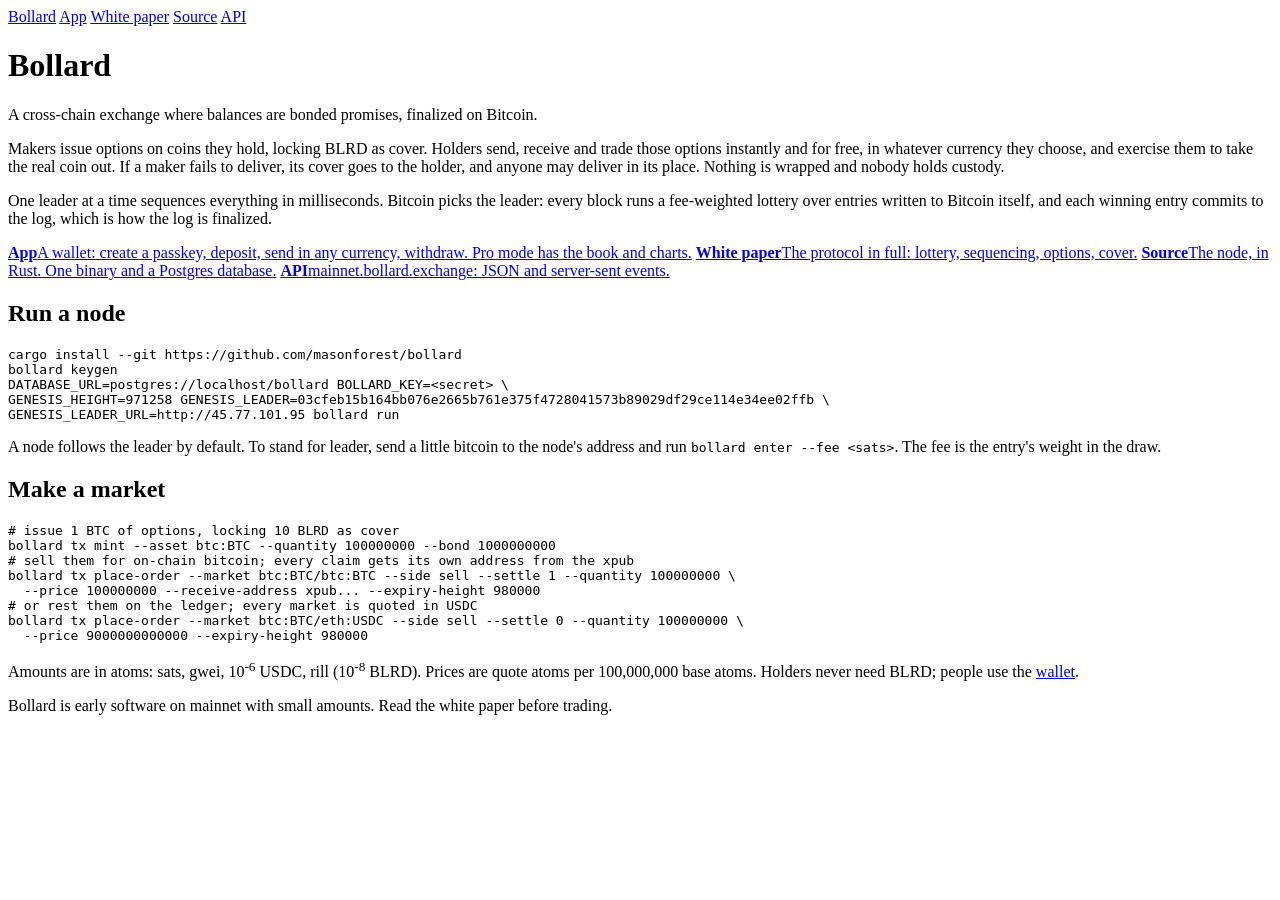
==== commit 07f699f4: "USDC is the only quote: ledger markets are X/USDC, sends convert through USDC in two hops, Pro picks" ====
--- a/web/index.html
+++ b/web/index.html
@@ -44,7 +44,7 @@
 # sell them for on-chain bitcoin; every claim gets its own address from the xpub
 bollard tx place-order --market btc:BTC/btc:BTC --side sell --settle 1 --quantity 100000000 \
   --price 100000000 --receive-address xpub... --expiry-height 980000
-# or rest them on the ledger against dollars
+# or rest them on the ledger; every market is quoted in USDC
 bollard tx place-order --market btc:BTC/eth:USDC --side sell --settle 0 --quantity 100000000 \
   --price 9000000000000 --expiry-height 980000</code></pre>
   <p class="muted">Amounts are in atoms: sats, gwei, 10<sup>-6</sup> USDC, rill (10<sup>-8</sup> BLRD). Prices are quote atoms per 100,000,000 base atoms. Holders never need BLRD; people use the <a href="https://app.bollard.exchange/">wallet</a>.</p>
